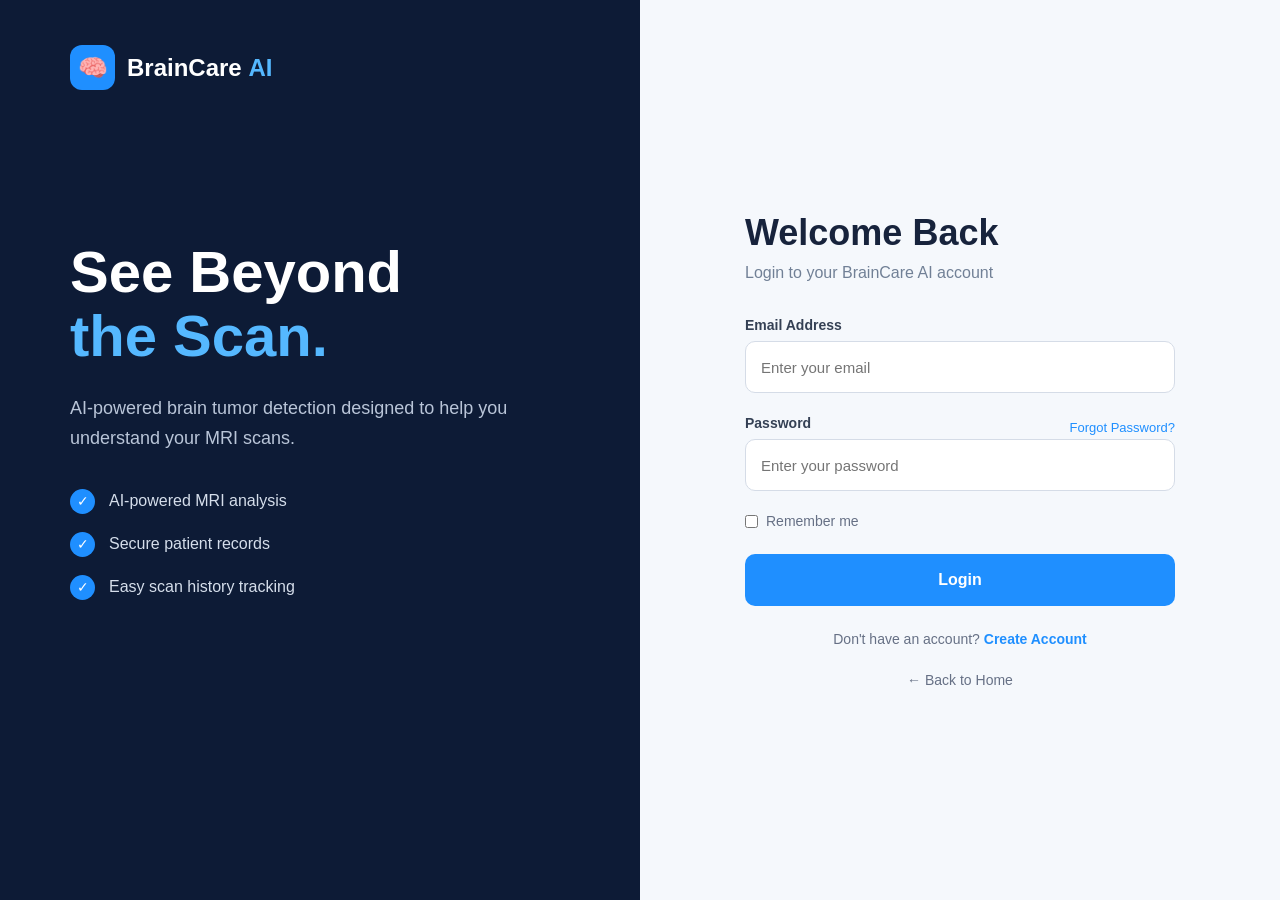
==== frontend/login.html @ 5fdd2c76 "Initial BrainCare AI project" ====
<!DOCTYPE html>
<html lang="en">

<head>
    <meta charset="UTF-8">
    <meta name="viewport" content="width=device-width, initial-scale=1.0">

    <title>Login | BrainCare AI</title>

    <link rel="stylesheet" href="css/style.css">
</head>

<body>

    <div class="login-container">

        <!-- LEFT SIDE -->
        <div class="login-left">

            <div class="brand">
                <div class="logo">🧠</div>

                <span>
                    BrainCare <strong>AI</strong>
                </span>
            </div>


            <div class="left-content">

                <h1>
                    See Beyond<br>
                    <span>the Scan.</span>
                </h1>

                <p>
                    AI-powered brain tumor detection designed
                    to help you understand your MRI scans.
                </p>


                <div class="features">

                    <div class="feature">
                        <span>✓</span>
                        <p>AI-powered MRI analysis</p>
                    </div>

                    <div class="feature">
                        <span>✓</span>
                        <p>Secure patient records</p>
                    </div>

                    <div class="feature">
                        <span>✓</span>
                        <p>Easy scan history tracking</p>
                    </div>

                </div>

            </div>

        </div>


        <!-- RIGHT SIDE -->
        <div class="login-right">

            <div class="login-box">

                <h2>Welcome Back</h2>

                <p class="subtitle">
                    Login to your BrainCare AI account
                </p>


                <!-- EMAIL -->

                <div class="input-group">

                    <label for="email">
                        Email Address
                    </label>

                    <input
                        type="email"
                        id="email"
                        placeholder="Enter your email"
                    >

                </div>


                <!-- PASSWORD -->

                <div class="input-group">

                    <div class="password-label">

                        <label for="password">
                            Password
                        </label>

                        <a href="#">
                            Forgot Password?
                        </a>

                    </div>

                    <input
                        type="password"
                        id="password"
                        placeholder="Enter your password"
                    >

                </div>


                <!-- REMEMBER ME -->

                <div class="remember">

                    <label>

                        <input type="checkbox">

                        Remember me

                    </label>

                </div>


                <!-- LOGIN BUTTON -->

                <button
                    type="button"
                    class="login-btn"
                >
                    Login
                </button>


                <!-- SIGNUP -->

                <p class="signup-text">

                    Don't have an account?

                    <a href="signup.html">
                        Create Account
                    </a>

                </p>


                <!-- HOME -->

                <a
                    href="index.html"
                    class="back-home"
                >
                    ← Back to Home
                </a>

            </div>

        </div>

    </div>

</body>

</html>
---- frontend/css/style.css ----
/* =========================================
   GLOBAL
========================================= */

* {
    margin: 0;
    padding: 0;
    box-sizing: border-box;
}

html {
    scroll-behavior: smooth;
}

body {
    font-family: Arial, Helvetica, sans-serif;
    color: #17233c;
    background: #ffffff;
}

a {
    text-decoration: none;
}


/* =========================================
   NAVBAR - LANDING PAGE
========================================= */

.navbar {
    width: 100%;
    background: #ffffff;
    border-bottom: 1px solid #e8edf4;
    position: sticky;
    top: 0;
    z-index: 1000;
}

.nav-container {
    max-width: 1200px;
    margin: auto;
    padding: 18px 30px;

    display: flex;
    align-items: center;
    justify-content: space-between;
}

.logo-link {
    display: flex;
    align-items: center;
    gap: 10px;
    color: #17233c;
}

.logo-icon {
    width: 42px;
    height: 42px;

    display: flex;
    align-items: center;
    justify-content: center;

    background: #eaf5ff;
    border-radius: 12px;

    font-size: 23px;
}

.logo-text {
    font-size: 21px;
    font-weight: 600;
}

.logo-text strong {
    color: #1f8fff;
}

.nav-menu {
    display: flex;
    gap: 32px;
}

.nav-menu a {
    color: #526071;
    font-size: 15px;
    transition: 0.2s;
}

.nav-menu a:hover {
    color: #1f8fff;
}

.nav-buttons {
    display: flex;
    align-items: center;
    gap: 12px;
}

.nav-login {
    color: #1f8fff;
    padding: 10px 18px;
}

.nav-signup {
    background: #1f8fff;
    color: white;

    padding: 10px 20px;
    border-radius: 8px;

    font-weight: 600;
}

.nav-signup:hover {
    background: #0879e6;
}


/* =========================================
   HERO
========================================= */

.hero {
    background: linear-gradient(
        135deg,
        #f5faff,
        #ffffff
    );

    padding: 90px 30px;
}

.hero-container {
    max-width: 1200px;
    margin: auto;

    display: flex;
    align-items: center;
    justify-content: space-between;

    gap: 70px;
}

.hero-content {
    flex: 1;
}

.hero-badge {
    display: inline-block;

    background: #eaf5ff;
    color: #1f8fff;

    padding: 9px 15px;
    border-radius: 30px;

    font-size: 14px;
    font-weight: 600;

    margin-bottom: 25px;
}

.hero h1 {
    font-size: 64px;
    line-height: 1.08;

    color: #17233c;

    margin-bottom: 25px;
}

.hero h1 span {
    color: #1f8fff;
}

.hero-content > p {
    max-width: 600px;

    color: #667085;

    font-size: 18px;
    line-height: 1.7;

    margin-bottom: 32px;
}

.hero-buttons {
    display: flex;
    gap: 15px;

    margin-bottom: 30px;
}

.primary-btn {
    display: inline-flex;
    align-items: center;
    gap: 10px;

    background: #1f8fff;
    color: white;

    padding: 14px 23px;

    border-radius: 9px;

    font-weight: 600;

    transition: 0.2s;
}

.primary-btn:hover {
    background: #0879e6;
    transform: translateY(-2px);
}

.secondary-btn {
    display: inline-flex;
    align-items: center;

    padding: 14px 23px;

    border: 1px solid #d5dce7;
    border-radius: 9px;

    color: #344054;

    font-weight: 600;
}

.secondary-btn:hover {
    border-color: #1f8fff;
    color: #1f8fff;
}

.hero-info {
    display: flex;
    gap: 25px;
    flex-wrap: wrap;
}

.info-item {
    display: flex;
    align-items: center;
    gap: 8px;
}

.info-item span {
    width: 22px;
    height: 22px;

    background: #1f8fff;
    color: white;

    border-radius: 50%;

    display: flex;
    align-items: center;
    justify-content: center;

    font-size: 12px;
}

.info-item p {
    color: #667085;
    font-size: 14px;
}


/* =========================================
   HERO VISUAL
========================================= */

.hero-visual {
    flex: 0 0 430px;

    display: flex;
    justify-content: center;
}

.brain-card {
    width: 390px;
    height: 390px;

    background: #eaf5ff;

    border-radius: 35px;

    position: relative;

    display: flex;
    align-items: center;
    justify-content: center;
}

.brain-circle {
    width: 260px;
    height: 260px;

    background: white;

    border-radius: 50%;

    display: flex;
    align-items: center;
    justify-content: center;

    box-shadow: 0 20px 50px rgba(31, 143, 255, 0.15);
}

.brain-image {
    font-size: 125px;
}

.scan-card {
    position: absolute;

    right: -25px;
    bottom: 30px;

    background: white;

    padding: 16px 20px;

    border-radius: 12px;

    display: flex;
    align-items: center;
    gap: 12px;

    box-shadow: 0 10px 35px rgba(0, 0, 0, 0.10);
}

.scan-icon {
    width: 38px;
    height: 38px;

    background: #eaf8f0;
    color: #20a464;

    border-radius: 50%;

    display: flex;
    align-items: center;
    justify-content: center;

    font-weight: bold;
}

.scan-card strong {
    font-size: 14px;
}

.scan-card p {
    color: #7a8595;
    font-size: 12px;
    margin-top: 4px;
}


/* =========================================
   COMMON SECTION
========================================= */

.section-container {
    max-width: 1200px;
    margin: auto;
    padding: 90px 30px;
}

.section-heading {
    max-width: 700px;
    margin: auto;

    text-align: center;

    margin-bottom: 55px;
}

.section-label {
    color: #1f8fff;

    font-size: 13px;
    font-weight: 700;

    letter-spacing: 1.5px;
}

.section-heading h2 {
    font-size: 40px;

    margin-top: 12px;
    margin-bottom: 18px;

    color: #17233c;
}

.section-heading p {
    color: #667085;

    font-size: 17px;
    line-height: 1.7;
}


/* =========================================
   ABOUT
========================================= */

.about-section {
    background: #ffffff;
}

.about-grid {
    display: grid;

    grid-template-columns: repeat(3, 1fr);

    gap: 25px;
}

.about-card {
    padding: 32px;

    border: 1px solid #e7edf4;

    border-radius: 15px;

    background: white;

    transition: 0.2s;
}

.about-card:hover {
    transform: translateY(-5px);

    box-shadow: 0 15px 40px rgba(0, 0, 0, 0.07);
}

.about-icon {
    width: 55px;
    height: 55px;

    background: #eaf5ff;

    border-radius: 13px;

    display: flex;
    align-items: center;
    justify-content: center;

    font-size: 27px;

    margin-bottom: 20px;
}

.about-card h3 {
    font-size: 20px;
    margin-bottom: 12px;
}

.about-card p {
    color: #667085;
    line-height: 1.7;
}


/* =========================================
   HOW IT WORKS
========================================= */

.how-section {
    background: #f7faff;
}

.steps-container {
    display: grid;

    grid-template-columns: repeat(3, 1fr);

    gap: 25px;
}

.step-card {
    background: white;

    padding: 32px;

    border-radius: 15px;

    border: 1px solid #e6edf5;

    position: relative;
}

.step-number {
    position: absolute;

    top: 20px;
    right: 22px;

    color: #d7e7f8;

    font-size: 30px;
    font-weight: 700;
}

.step-icon {
    font-size: 35px;

    margin-bottom: 22px;
}

.step-card h3 {
    margin-bottom: 12px;

    font-size: 21px;
}

.step-card p {
    color: #667085;
    line-height: 1.7;
}


/* =========================================
   CTA
========================================= */

.cta-section {
    padding: 80px 30px;

    background: #0d1b36;
}

.cta-container {
    max-width: 1100px;
    margin: auto;

    display: flex;
    align-items: center;
    justify-content: space-between;

    gap: 30px;
}

.cta-container h2 {
    color: white;

    font-size: 38px;

    margin: 12px 0;
}

.cta-container p {
    color: #b9c5d8;
}


/* =========================================
   FOOTER
========================================= */

.footer {
    background: #081226;
    color: white;

    padding: 50px 30px 20px;
}

.footer-container {
    max-width: 1200px;
    margin: auto;

    display: flex;
    justify-content: space-between;

    gap: 40px;
}

.footer-logo {
    display: flex;
    align-items: center;
    gap: 10px;
}

.footer-brand > p {
    color: #8f9bae;

    margin-top: 15px;
}

.footer-links {
    display: flex;
    gap: 25px;
}

.footer-links a {
    color: #b9c5d8;
}

.footer-links a:hover {
    color: #55b8ff;
}

.footer-bottom {
    max-width: 1200px;
    margin: 35px auto 0;

    padding-top: 20px;

    border-top: 1px solid #1b2940;

    display: flex;
    justify-content: space-between;

    color: #7f8da2;

    font-size: 13px;
}


/* =========================================
   LOGIN PAGE
========================================= */

.login-container {
    min-height: 100vh;
    display: flex;
    background: #f5f8fc;
}


/* LEFT SIDE */

.login-left {
    width: 50%;
    background: #0d1b36;
    color: white;
    padding: 45px 70px;
    display: flex;
    flex-direction: column;
}

.login-left .brand {
    display: flex;
    align-items: center;
    gap: 12px;
    font-size: 24px;
    font-weight: 600;
}

.login-left .brand strong {
    color: #55b8ff;
}

.login-left .logo {
    width: 45px;
    height: 45px;
    background: #1f8fff;
    border-radius: 12px;

    display: flex;
    align-items: center;
    justify-content: center;

    font-size: 24px;
}

.left-content {
    margin-top: 150px;
    max-width: 500px;
}

.left-content h1 {
    font-size: 58px;
    line-height: 1.1;
    margin-bottom: 25px;
}

.left-content h1 span {
    color: #55b8ff;
}

.left-content > p {
    color: #b9c5d8;
    font-size: 18px;
    line-height: 1.7;
    margin-bottom: 35px;
}

.features {
    display: flex;
    flex-direction: column;
    gap: 18px;
}

.feature {
    display: flex;
    align-items: center;
    gap: 14px;
}

.feature > span {
    width: 25px;
    height: 25px;
    background: #1f8fff;
    border-radius: 50%;

    display: flex;
    align-items: center;
    justify-content: center;

    font-size: 14px;
}

.feature p {
    color: #d5deeb;
}


/* RIGHT SIDE */

.login-right {
    width: 50%;
    display: flex;
    align-items: center;
    justify-content: center;
    padding: 40px;
}

.login-box {
    width: 100%;
    max-width: 430px;
}

.login-box h2 {
    font-size: 36px;
    margin-bottom: 10px;
    color: #17233c;
}

.login-box .subtitle {
    color: #718096;
    margin-bottom: 35px;
}


/* INPUT */

.input-group {
    margin-bottom: 22px;
}

.input-group label {
    display: block;
    font-size: 14px;
    font-weight: 600;
    margin-bottom: 8px;
    color: #344054;
}

.input-group input[type="text"],
.input-group input[type="email"],
.input-group input[type="password"] {
    width: 100%;
    height: 52px;

    border: 1px solid #d5dce7;
    border-radius: 10px;

    padding: 0 15px;

    font-size: 15px;
    outline: none;

    transition: 0.2s;
}

.input-group input[type="text"]:focus,
.input-group input[type="email"]:focus,
.input-group input[type="password"]:focus {
    border-color: #1f8fff;
    box-shadow: 0 0 0 3px rgba(31, 143, 255, 0.1);
}


/* PASSWORD */

.password-label {
    display: flex;
    justify-content: space-between;
    align-items: center;
}

.password-label a {
    color: #1f8fff;
    text-decoration: none;
    font-size: 13px;
}


/* REMEMBER */

.remember {
    margin-bottom: 25px;
}

.remember label {
    font-size: 14px;
    color: #667085;

    display: flex;
    align-items: center;
    gap: 8px;
}


/* LOGIN BUTTON */

.login-box .login-btn {
    width: 100%;
    height: 52px;

    border: none;
    border-radius: 10px;

    background: #1f8fff;
    color: white;

    font-size: 16px;
    font-weight: 600;

    cursor: pointer;

    transition: 0.2s;
}

.login-box .login-btn:hover {
    background: #0879e6;
    transform: translateY(-1px);
}


/* SIGNUP */

.signup-text {
    text-align: center;
    margin-top: 25px;

    color: #667085;
    font-size: 14px;
}

.signup-text a {
    color: #1f8fff;
    font-weight: 600;
    text-decoration: none;
}


/* BACK TO HOME */

.back-home {
    display: block;
    text-align: center;

    margin-top: 25px;

    color: #667085;
    text-decoration: none;

    font-size: 14px;
}

.back-home:hover {
    color: #1f8fff;
}


/* =========================================
   RESPONSIVE
========================================= */

@media (max-width: 900px) {

    .nav-menu {
        display: none;
    }

    .hero-container {
        flex-direction: column;
    }

    .hero-content {
        text-align: center;
    }

    .hero-content > p {
        margin-left: auto;
        margin-right: auto;
    }

    .hero-buttons,
    .hero-info {
        justify-content: center;
    }

    .hero-visual {
        flex: auto;
        width: 100%;
    }

    .about-grid,
    .steps-container {
        grid-template-columns: 1fr;
    }

    .cta-container {
        flex-direction: column;
        text-align: center;
    }

    .footer-container,
    .footer-bottom {
        flex-direction: column;
    }


    /* LOGIN RESPONSIVE */

    .login-container {
        flex-direction: column;
    }

    .login-left {
        width: 100%;
        padding: 30px;
        min-height: 400px;
    }

    .login-right {
        width: 100%;
        padding: 40px 25px;
    }

    .left-content {
        margin-top: 70px;
    }

    .left-content h1 {
        font-size: 42px;
    }
    
}
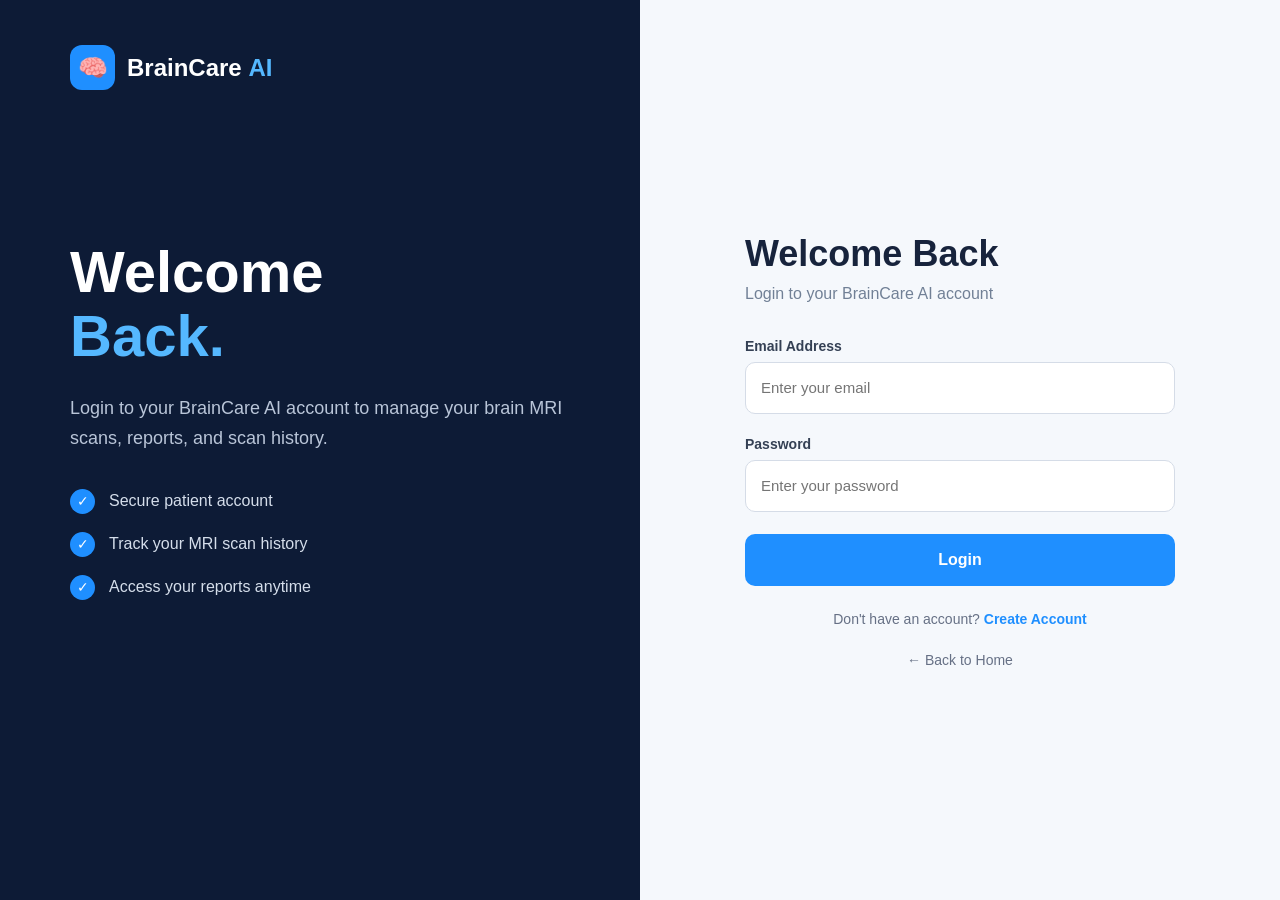
==== commit 6b03ff7e: "Update BrainCare AI application and PDF reports" ====
--- a/frontend/login.html
+++ b/frontend/login.html
@@ -1,12 +1,11 @@
+
 <!DOCTYPE html>
 <html lang="en">
 
 <head>
     <meta charset="UTF-8">
     <meta name="viewport" content="width=device-width, initial-scale=1.0">
-
     <title>Login | BrainCare AI</title>
-
     <link rel="stylesheet" href="css/style.css">
 </head>
 
@@ -14,46 +13,41 @@
 
     <div class="login-container">
 
-        <!-- LEFT SIDE -->
         <div class="login-left">
 
             <div class="brand">
                 <div class="logo">🧠</div>
-
-                <span>
-                    BrainCare <strong>AI</strong>
-                </span>
+                <span>BrainCare <strong>AI</strong></span>
             </div>
-
 
             <div class="left-content">
 
                 <h1>
-                    See Beyond<br>
-                    <span>the Scan.</span>
+                    Welcome<br>
+                    <span>Back.</span>
                 </h1>
 
                 <p>
-                    AI-powered brain tumor detection designed
-                    to help you understand your MRI scans.
+                    Login to your BrainCare AI account to
+                    manage your brain MRI scans, reports,
+                    and scan history.
                 </p>
-
 
                 <div class="features">
 
                     <div class="feature">
                         <span>✓</span>
-                        <p>AI-powered MRI analysis</p>
+                        <p>Secure patient account</p>
                     </div>
 
                     <div class="feature">
                         <span>✓</span>
-                        <p>Secure patient records</p>
+                        <p>Track your MRI scan history</p>
                     </div>
 
                     <div class="feature">
                         <span>✓</span>
-                        <p>Easy scan history tracking</p>
+                        <p>Access your reports anytime</p>
                     </div>
 
                 </div>
@@ -62,8 +56,6 @@
 
         </div>
 
-
-        <!-- RIGHT SIDE -->
         <div class="login-right">
 
             <div class="login-box">
@@ -74,93 +66,54 @@
                     Login to your BrainCare AI account
                 </p>
 
+                <form id="loginForm">
 
-                <!-- EMAIL -->
+                    <div class="input-group">
 
-                <div class="input-group">
+                        <label for="email">Email Address</label>
 
-                    <label for="email">
-                        Email Address
-                    </label>
-
-                    <input
-                        type="email"
-                        id="email"
-                        placeholder="Enter your email"
-                    >
-
-                </div>
-
-
-                <!-- PASSWORD -->
-
-                <div class="input-group">
-
-                    <div class="password-label">
-
-                        <label for="password">
-                            Password
-                        </label>
-
-                        <a href="#">
-                            Forgot Password?
-                        </a>
+                        <input
+                            type="email"
+                            id="email"
+                            name="email"
+                            placeholder="Enter your email"
+                            required
+                        >
 
                     </div>
 
-                    <input
-                        type="password"
-                        id="password"
-                        placeholder="Enter your password"
+                    <div class="input-group">
+
+                        <label for="password">Password</label>
+
+                        <input
+                            type="password"
+                            id="password"
+                            name="password"
+                            placeholder="Enter your password"
+                            required
+                        >
+
+                    </div>
+
+                    <button
+                        type="submit"
+                        class="login-btn"
+                        id="loginBtn"
                     >
+                        Login
+                    </button>
 
-                </div>
+                    <p id="loginMessage" role="status"></p>
 
-
-                <!-- REMEMBER ME -->
-
-                <div class="remember">
-
-                    <label>
-
-                        <input type="checkbox">
-
-                        Remember me
-
-                    </label>
-
-                </div>
-
-
-                <!-- LOGIN BUTTON -->
-
-                <button
-                    type="button"
-                    class="login-btn"
-                >
-                    Login
-                </button>
-
-
-                <!-- SIGNUP -->
+                </form>
 
                 <p class="signup-text">
-
                     Don't have an account?
-
-                    <a href="signup.html">
-                        Create Account
-                    </a>
-
+                    <a href="signup.html">Create Account</a>
                 </p>
 
-
-                <!-- HOME -->
-
-                <a
-                    href="index.html"
-                    class="back-home"
-                >
+                <a href="index.html" class="back-home">
                     ← Back to Home
                 </a>
 
@@ -170,6 +123,7 @@
 
     </div>
 
+    <script src="js/script.js"></script>
+
 </body>
-
-</html>+</html>
